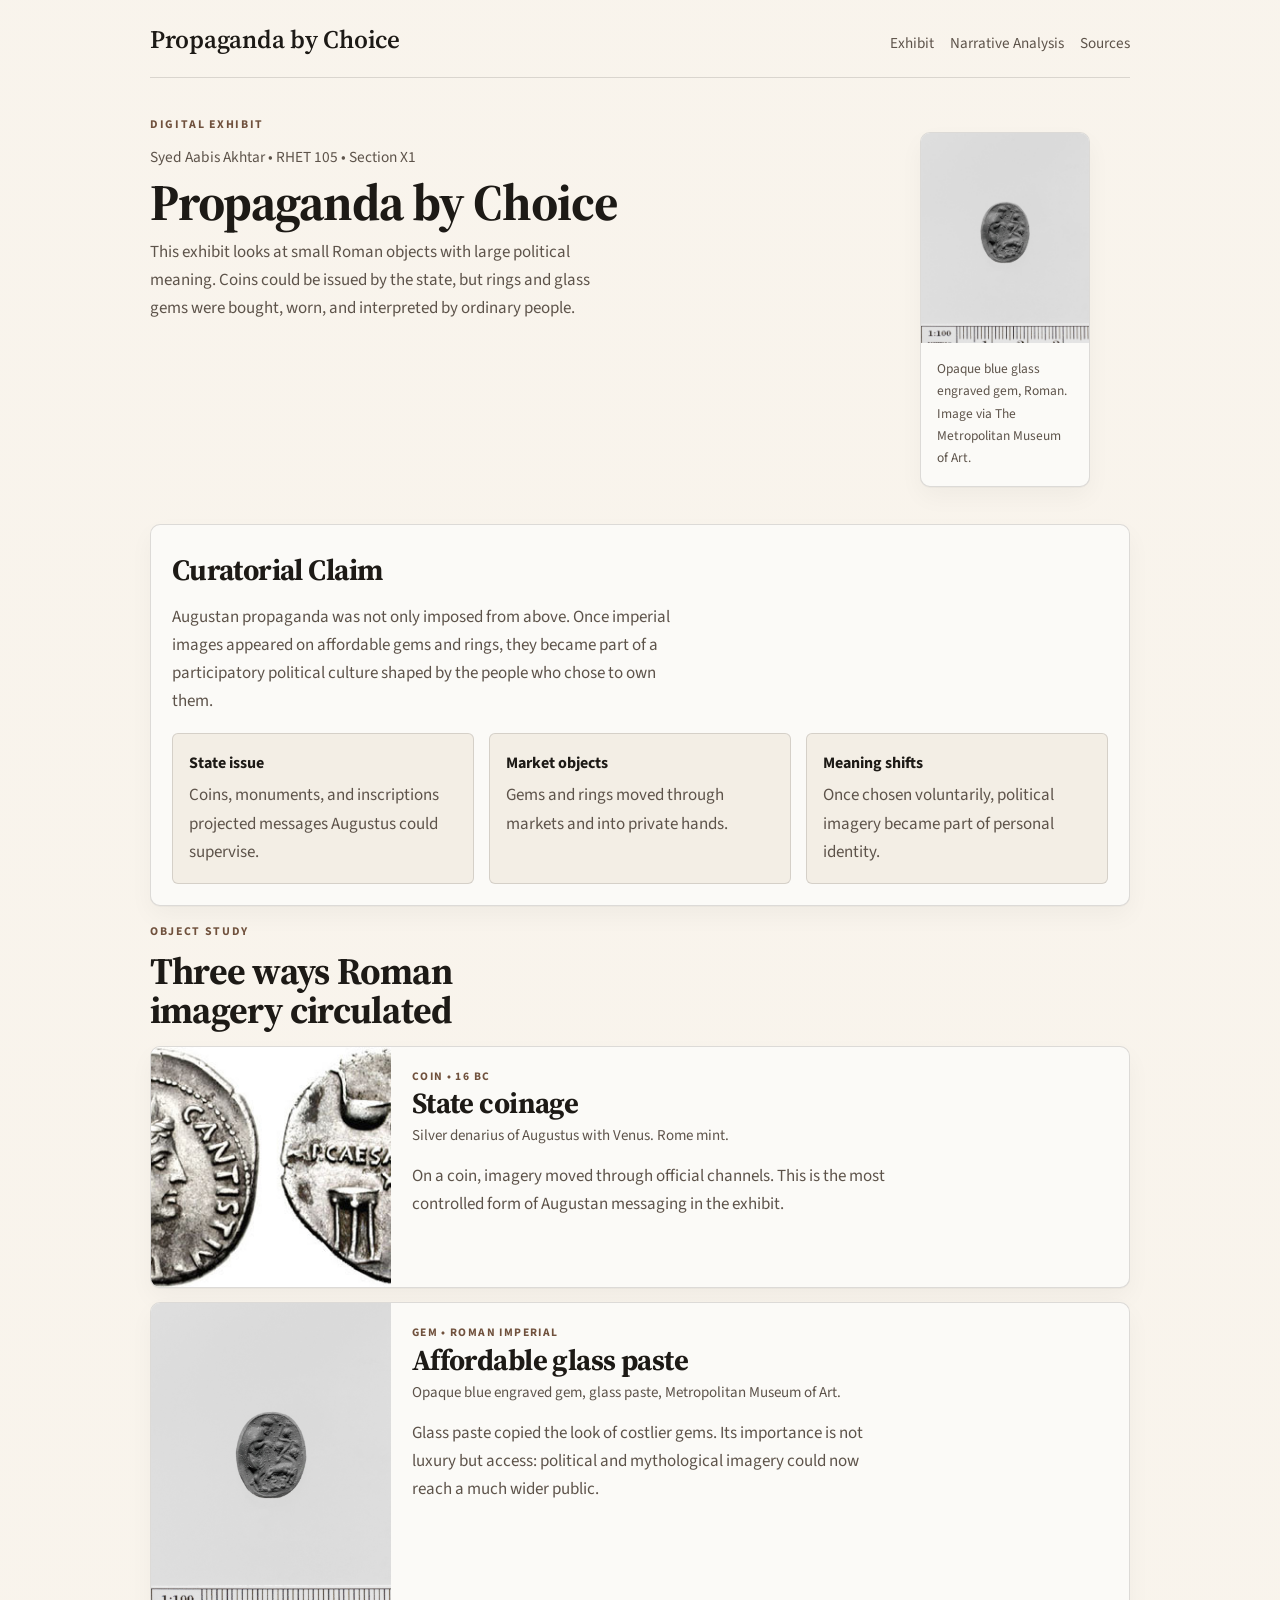
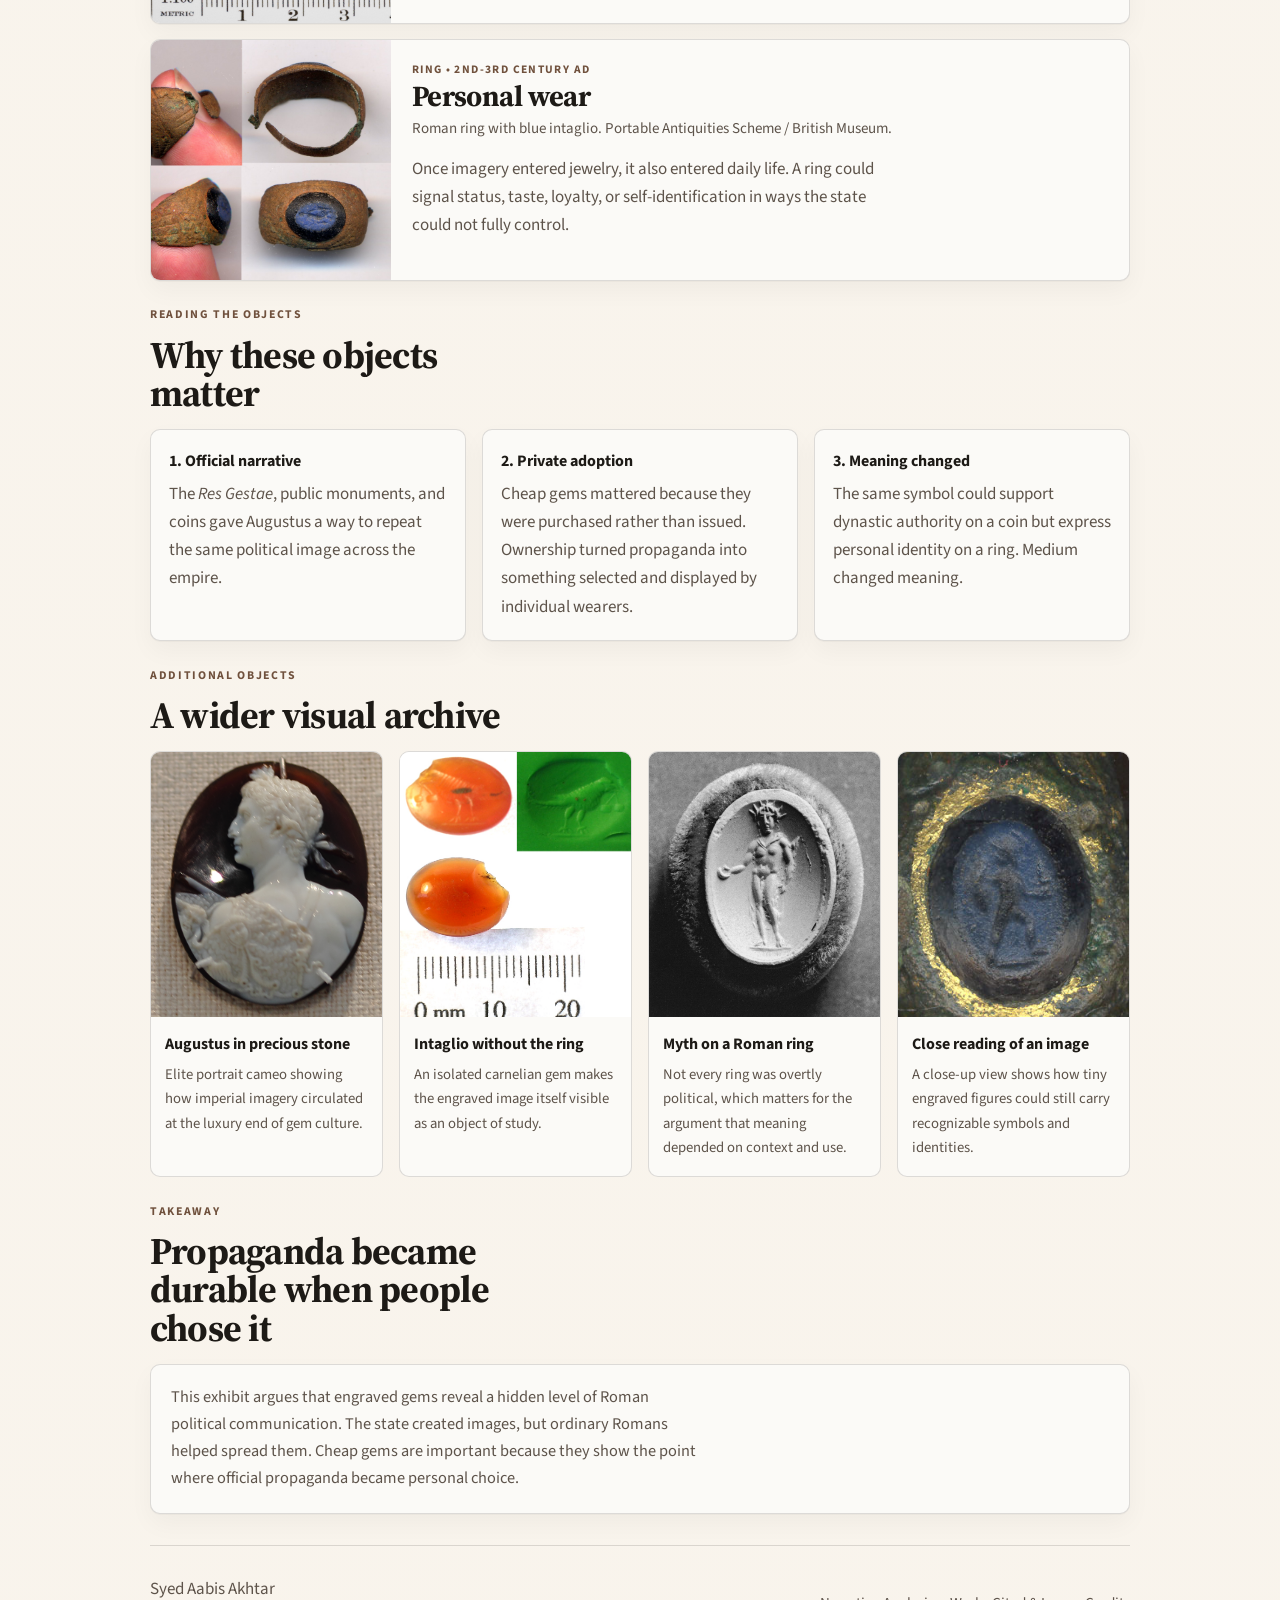
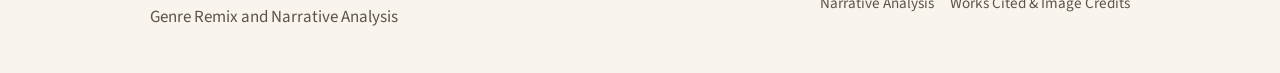
==== index.html @ 643866c2 "init" ====
<!DOCTYPE html>
<html lang="en">
<head>
  <meta charset="UTF-8">
  <meta name="viewport" content="width=device-width, initial-scale=1.0">
  <title>Propaganda by Choice | RHET 105 Genre Remix</title>
  <meta name="description" content="An interactive museum-style website arguing that Augustan propaganda on engraved gems became powerful through voluntary adoption by ordinary Romans.">
  <link rel="preconnect" href="https://fonts.googleapis.com">
  <link rel="preconnect" href="https://fonts.gstatic.com" crossorigin>
  <link href="https://fonts.googleapis.com/css2?family=Source+Sans+3:wght@400;500;600;700&family=Source+Serif+4:opsz,wght@8..60,500;8..60,600;8..60,700&display=swap" rel="stylesheet">
  <link rel="stylesheet" href="styles.css">
</head>
<body>
  <header class="site-header">
    <a class="brand" href="index.html">Propaganda by Choice</a>
    <nav class="site-nav">
      <a href="index.html">Exhibit</a>
      <a href="analysis.html">Narrative Analysis</a>
      <a href="sources.html">Sources</a>
    </nav>
  </header>

  <main>
    <section class="hero">
      <div class="hero-copy">
        <p class="eyebrow">Digital Exhibit</p>
        <p class="page-meta">Syed Aabis Akhtar • RHET 105 • Section X1</p>
        <h1>Propaganda by Choice</h1>
        <p class="lede">
          This exhibit looks at small Roman objects with large political meaning.
          Coins could be issued by the state, but rings and glass gems were bought,
          worn, and interpreted by ordinary people.
        </p>
      </div>
      <figure class="hero-figure">
        <img src="images/blue-glass-gem-met.jpg" alt="Opaque blue Roman glass engraved gem.">
        <figcaption>
          Opaque blue glass engraved gem, Roman.
          Image via The Metropolitan Museum of Art.
        </figcaption>
      </figure>
    </section>

    <section class="thesis-band">
      <div>
        <h2>Curatorial Claim</h2>
        <p>
          Augustan propaganda was not only imposed from above. Once imperial images
          appeared on affordable gems and rings, they became part of a participatory
          political culture shaped by the people who chose to own them.
        </p>
      </div>
      <div class="thesis-points">
        <article>
          <h3>State issue</h3>
          <p>Coins, monuments, and inscriptions projected messages Augustus could supervise.</p>
        </article>
        <article>
          <h3>Market objects</h3>
          <p>Gems and rings moved through markets and into private hands.</p>
        </article>
        <article>
          <h3>Meaning shifts</h3>
          <p>Once chosen voluntarily, political imagery became part of personal identity.</p>
        </article>
      </div>
    </section>

    <section class="section">
      <div class="section-heading">
        <p class="eyebrow">Object Study</p>
        <h2>Three ways Roman imagery circulated</h2>
      </div>
      <div class="object-list">
        <article class="object-entry">
          <img src="images/augustus-denarius.jpg" alt="Silver denarius of Augustus featuring Venus on one side.">
          <div class="object-copy">
            <p class="object-type">Coin • 16 BC</p>
            <h3>State coinage</h3>
            <p class="object-meta">Silver denarius of Augustus with Venus. Rome mint.</p>
            <p>
              On a coin, imagery moved through official channels. This is the most controlled
              form of Augustan messaging in the exhibit.
            </p>
          </div>
        </article>
        <article class="object-entry">
          <img src="images/blue-glass-gem-met.jpg" alt="Opaque blue Roman glass engraved gem.">
          <div class="object-copy">
            <p class="object-type">Gem • Roman Imperial</p>
            <h3>Affordable glass paste</h3>
            <p class="object-meta">Opaque blue engraved gem, glass paste, Metropolitan Museum of Art.</p>
            <p>
              Glass paste copied the look of costlier gems. Its importance is not luxury but access:
              political and mythological imagery could now reach a much wider public.
            </p>
          </div>
        </article>
        <article class="object-entry">
          <img src="images/roman-ring-blue-intaglio.jpg" alt="Roman ring with a blue intaglio stone.">
          <div class="object-copy">
            <p class="object-type">Ring • 2nd-3rd century AD</p>
            <h3>Personal wear</h3>
            <p class="object-meta">Roman ring with blue intaglio. Portable Antiquities Scheme / British Museum.</p>
            <p>
              Once imagery entered jewelry, it also entered daily life. A ring could signal status,
              taste, loyalty, or self-identification in ways the state could not fully control.
            </p>
          </div>
        </article>
      </div>
    </section>

    <section class="section notes-section" id="gallery">
      <div class="section-heading">
        <p class="eyebrow">Reading the Objects</p>
        <h2>Why these objects matter</h2>
      </div>
      <div class="note-grid">
        <article class="note-card">
          <h3>1. Official narrative</h3>
          <p>
            The <em>Res Gestae</em>, public monuments, and coins gave Augustus a way to repeat
            the same political image across the empire.
          </p>
        </article>
        <article class="note-card">
          <h3>2. Private adoption</h3>
          <p>
            Cheap gems mattered because they were purchased rather than issued. Ownership turned
            propaganda into something selected and displayed by individual wearers.
          </p>
        </article>
        <article class="note-card">
          <h3>3. Meaning changed</h3>
          <p>
            The same symbol could support dynastic authority on a coin but express personal identity
            on a ring. Medium changed meaning.
          </p>
        </article>
      </div>
    </section>

    <section class="section">
      <div class="section-heading">
        <p class="eyebrow">Additional Objects</p>
        <h2>A wider visual archive</h2>
      </div>
      <div class="archive-grid">
        <article class="archive-card">
          <img src="images/augustus-sardonyx-cameo.jpg" alt="Sardonyx cameo portrait of Augustus.">
          <h3>Augustus in precious stone</h3>
          <p>Elite portrait cameo showing how imperial imagery circulated at the luxury end of gem culture.</p>
        </article>
        <article class="archive-card">
          <img src="images/carnelian-intaglio.jpg" alt="Carnelian Roman intaglio removed from a finger ring.">
          <h3>Intaglio without the ring</h3>
          <p>An isolated carnelian gem makes the engraved image itself visible as an object of study.</p>
        </article>
        <article class="archive-card">
          <img src="images/walters-helios-ring.jpg" alt="Roman ring with intaglio of the sun-god Helios.">
          <h3>Myth on a Roman ring</h3>
          <p>Not every ring was overtly political, which matters for the argument that meaning depended on context and use.</p>
        </article>
        <article class="archive-card">
          <img src="images/mars-ring-closeup.jpg" alt="Close-up of a Roman ring intaglio depicting Mars.">
          <h3>Close reading of an image</h3>
          <p>A close-up view shows how tiny engraved figures could still carry recognizable symbols and identities.</p>
        </article>
      </div>
    </section>

    <section class="section argument-panel">
      <div class="section-heading">
        <p class="eyebrow">Takeaway</p>
        <h2>Propaganda became durable when people chose it</h2>
      </div>
      <div class="takeaway-box">
        <p>
          This exhibit argues that engraved gems reveal a hidden level of Roman political communication.
          The state created images, but ordinary Romans helped spread them. Cheap gems are important
          because they show the point where official propaganda became personal choice.
        </p>
      </div>
    </section>
  </main>

  <footer class="site-footer">
    <div>
      <p>Syed Aabis Akhtar</p>
      <p>Genre Remix and Narrative Analysis</p>
    </div>
    <div>
      <a href="analysis.html">Narrative Analysis</a>
      <a href="sources.html">Works Cited & Image Credits</a>
    </div>
  </footer>

</body>
</html>
---- styles.css ----
:root {
  --paper: #fbfaf7;
  --paper-2: #f3eee5;
  --ink: #1d1a16;
  --muted: #5d534a;
  --line: rgba(29, 26, 22, 0.14);
  --accent: #70513d;
  --radius: 10px;
  --shadow-soft: 0 1px 0 rgba(29, 26, 22, 0.03), 0 10px 24px rgba(29, 26, 22, 0.04);
}

* {
  box-sizing: border-box;
}

html {
  scroll-behavior: smooth;
}

body {
  margin: 0;
  font-family: "Source Sans 3", sans-serif;
  color: var(--ink);
  background:
    linear-gradient(180deg, rgba(255, 252, 247, 0.55), rgba(255, 252, 247, 0.55)),
    #f1eadf;
  line-height: 1.66;
  font-size: 17px;
}

img {
  display: block;
  width: 100%;
}

a {
  color: inherit;
}

.site-header,
.site-footer,
main {
  width: min(980px, calc(100vw - 2.5rem));
  margin: 0 auto;
}

.site-header {
  display: flex;
  align-items: baseline;
  justify-content: space-between;
  gap: 1rem;
  padding: 1.2rem 0 1rem;
  border-bottom: 1px solid var(--line);
}

.brand,
.site-nav a,
.site-footer a {
  text-decoration: none;
}

.brand {
  font-family: "Source Serif 4", serif;
  font-size: 1.58rem;
  font-weight: 600;
  letter-spacing: -0.01em;
}

.site-nav {
  display: flex;
  gap: 1rem;
  flex-wrap: wrap;
}

.site-nav a,
.site-footer a {
  color: var(--muted);
  font-size: 0.95rem;
  transition: color 140ms ease;
}

.site-nav a:hover,
.site-footer a:hover {
  color: var(--ink);
}

.hero,
.page-hero {
  padding: 2.3rem 0 1.25rem;
}

.hero {
  display: grid;
  grid-template-columns: minmax(0, 1fr) 250px;
  gap: 1.75rem;
  align-items: start;
}

.hero-copy h1,
.page-hero h1,
.section-heading h2,
.object-copy h3,
.thesis-band h2 {
  font-family: "Source Serif 4", serif;
  letter-spacing: -0.02em;
  margin: 0;
}

.hero-copy h1,
.page-hero h1 {
  font-size: clamp(2.4rem, 4vw, 3.35rem);
  line-height: 0.94;
  margin-bottom: 0.7rem;
}

.eyebrow {
  margin: 0 0 0.65rem;
  text-transform: uppercase;
  letter-spacing: 0.14em;
  font-size: 0.74rem;
  color: var(--accent);
  font-weight: 700;
}

.page-meta {
  margin: 0 0 0.5rem;
  color: var(--muted);
  font-size: 0.96rem;
}

.lede {
  margin: 0;
  max-width: 60ch;
  font-size: 1.06rem;
  color: var(--muted);
}

.hero-figure,
.thesis-band,
.analysis-card,
.source-panel,
.object-entry,
.note-card,
.takeaway-box {
  background: var(--paper);
  border: 1px solid var(--line);
  border-radius: var(--radius);
  box-shadow: var(--shadow-soft);
}

.hero-figure {
  overflow: hidden;
}

.hero-figure img {
  aspect-ratio: 4 / 5;
  object-fit: cover;
  background: var(--paper-2);
}

.hero-figure figcaption {
  margin: 0;
  padding: 0.95rem 1rem 1rem;
  font-size: 0.84rem;
  color: var(--muted);
}

.section {
  padding: 1rem 0 0.55rem;
}

.section-heading {
  margin-bottom: 1rem;
}

.section-heading h2 {
  font-size: clamp(1.7rem, 3vw, 2.35rem);
  line-height: 1.03;
  max-width: 18ch;
}

.two-column,
.analysis-grid,
.sources-layout,
.thesis-points,
.note-grid,
.object-list,
.archive-grid {
  display: grid;
  gap: 1rem;
}

.two-column {
  grid-template-columns: repeat(2, minmax(0, 1fr));
}

.thesis-band {
  padding: 1.25rem 1.3rem 1.35rem;
}

.thesis-band h2 {
  font-size: 1.85rem;
  margin-bottom: 0.55rem;
}

.thesis-band > div:first-child p {
  margin: 0;
  color: var(--muted);
  max-width: 64ch;
}

.thesis-points {
  grid-template-columns: repeat(3, minmax(0, 1fr));
  margin-top: 1.1rem;
  gap: 0.9rem;
}

.thesis-points article {
  padding: 1rem 1rem 1.05rem;
  background: var(--paper-2);
  border: 1px solid var(--line);
  border-radius: 6px;
}

.thesis-points h3,
.note-card h3,
.analysis-card h2,
.source-panel h2 {
  margin: 0 0 0.3rem;
  font-size: 1rem;
}

.thesis-points p,
.note-card p,
.analysis-card p,
.source-panel li,
.two-column p,
.takeaway-box p {
  margin: 0;
  color: var(--muted);
}

.object-list {
  gap: 0.9rem;
}

.archive-grid {
  grid-template-columns: repeat(4, minmax(0, 1fr));
}

.archive-card {
  overflow: hidden;
  background: var(--paper);
  border: 1px solid var(--line);
  border-radius: var(--radius);
}

.archive-card img {
  aspect-ratio: 4 / 4.6;
  object-fit: cover;
  background: var(--paper-2);
}

.archive-card h3,
.archive-card p {
  margin-left: 0.9rem;
  margin-right: 0.9rem;
}

.archive-card h3 {
  margin-top: 0.85rem;
  margin-bottom: 0.35rem;
  font-size: 1rem;
}

.archive-card p {
  margin-top: 0;
  margin-bottom: 0.95rem;
  color: var(--muted);
  font-size: 0.92rem;
}

.object-entry {
  display: grid;
  grid-template-columns: 240px 1fr;
  overflow: hidden;
}

.object-entry img {
  height: 100%;
  min-height: 240px;
  object-fit: cover;
  background: var(--paper-2);
}

.object-copy {
  padding: 1.25rem 1.3rem 1.3rem;
}

.object-type {
  margin: 0 0 0.2rem;
  text-transform: uppercase;
  letter-spacing: 0.12em;
  font-size: 0.72rem;
  color: var(--accent);
  font-weight: 700;
}

.object-copy h3 {
  font-size: 1.82rem;
  line-height: 1.02;
  margin-bottom: 0.35rem;
}

.object-meta {
  margin: 0 0 0.8rem;
  color: var(--muted);
  font-size: 0.94rem;
}

.object-copy p:last-child {
  margin: 0;
  color: var(--muted);
  max-width: 60ch;
}

.note-grid {
  grid-template-columns: repeat(3, minmax(0, 1fr));
}

.note-card {
  padding: 1.15rem 1.1rem 1.2rem;
}

.takeaway-box {
  padding: 1.2rem 1.25rem 1.3rem;
}

.takeaway-box p {
  font-size: 1.02rem;
  max-width: 66ch;
}

.interior-page {
  padding-bottom: 1rem;
}

.analysis-grid {
  grid-template-columns: repeat(2, minmax(0, 1fr));
}

.analysis-card,
.source-panel {
  padding: 1.2rem 1.25rem 1.3rem;
}

.source-panel ul {
  margin: 0;
  padding-left: 1.2rem;
}

.source-list li + li {
  margin-top: 0.9rem;
}

.site-footer {
  display: flex;
  align-items: center;
  justify-content: space-between;
  gap: 1rem;
  padding: 1.8rem 0 2.6rem;
  margin-top: 1.4rem;
  border-top: 1px solid var(--line);
}

.site-footer p {
  margin: 0;
  color: var(--muted);
}

.site-footer div:last-child {
  display: flex;
  gap: 1rem;
  flex-wrap: wrap;
}

@media (max-width: 960px) {
  .hero,
  .two-column,
  .analysis-grid,
  .sources-layout,
  .note-grid,
  .object-entry,
  .thesis-points,
  .archive-grid {
    grid-template-columns: 1fr;
  }

  .hero {
    grid-template-columns: 1fr;
  }

  .hero-figure {
    max-width: 300px;
  }
}

@media (max-width: 640px) {
  .site-header,
  .site-footer,
  main {
    width: min(100vw - 1.1rem, 960px);
  }

  .site-header {
    align-items: flex-start;
    flex-direction: column;
    gap: 0.5rem;
  }

  .hero-copy h1,
  .page-hero h1 {
    font-size: clamp(2rem, 10vw, 2.7rem);
  }

  .object-entry img {
    min-height: 200px;
  }

  .site-footer {
    flex-direction: column;
    align-items: flex-start;
  }
}
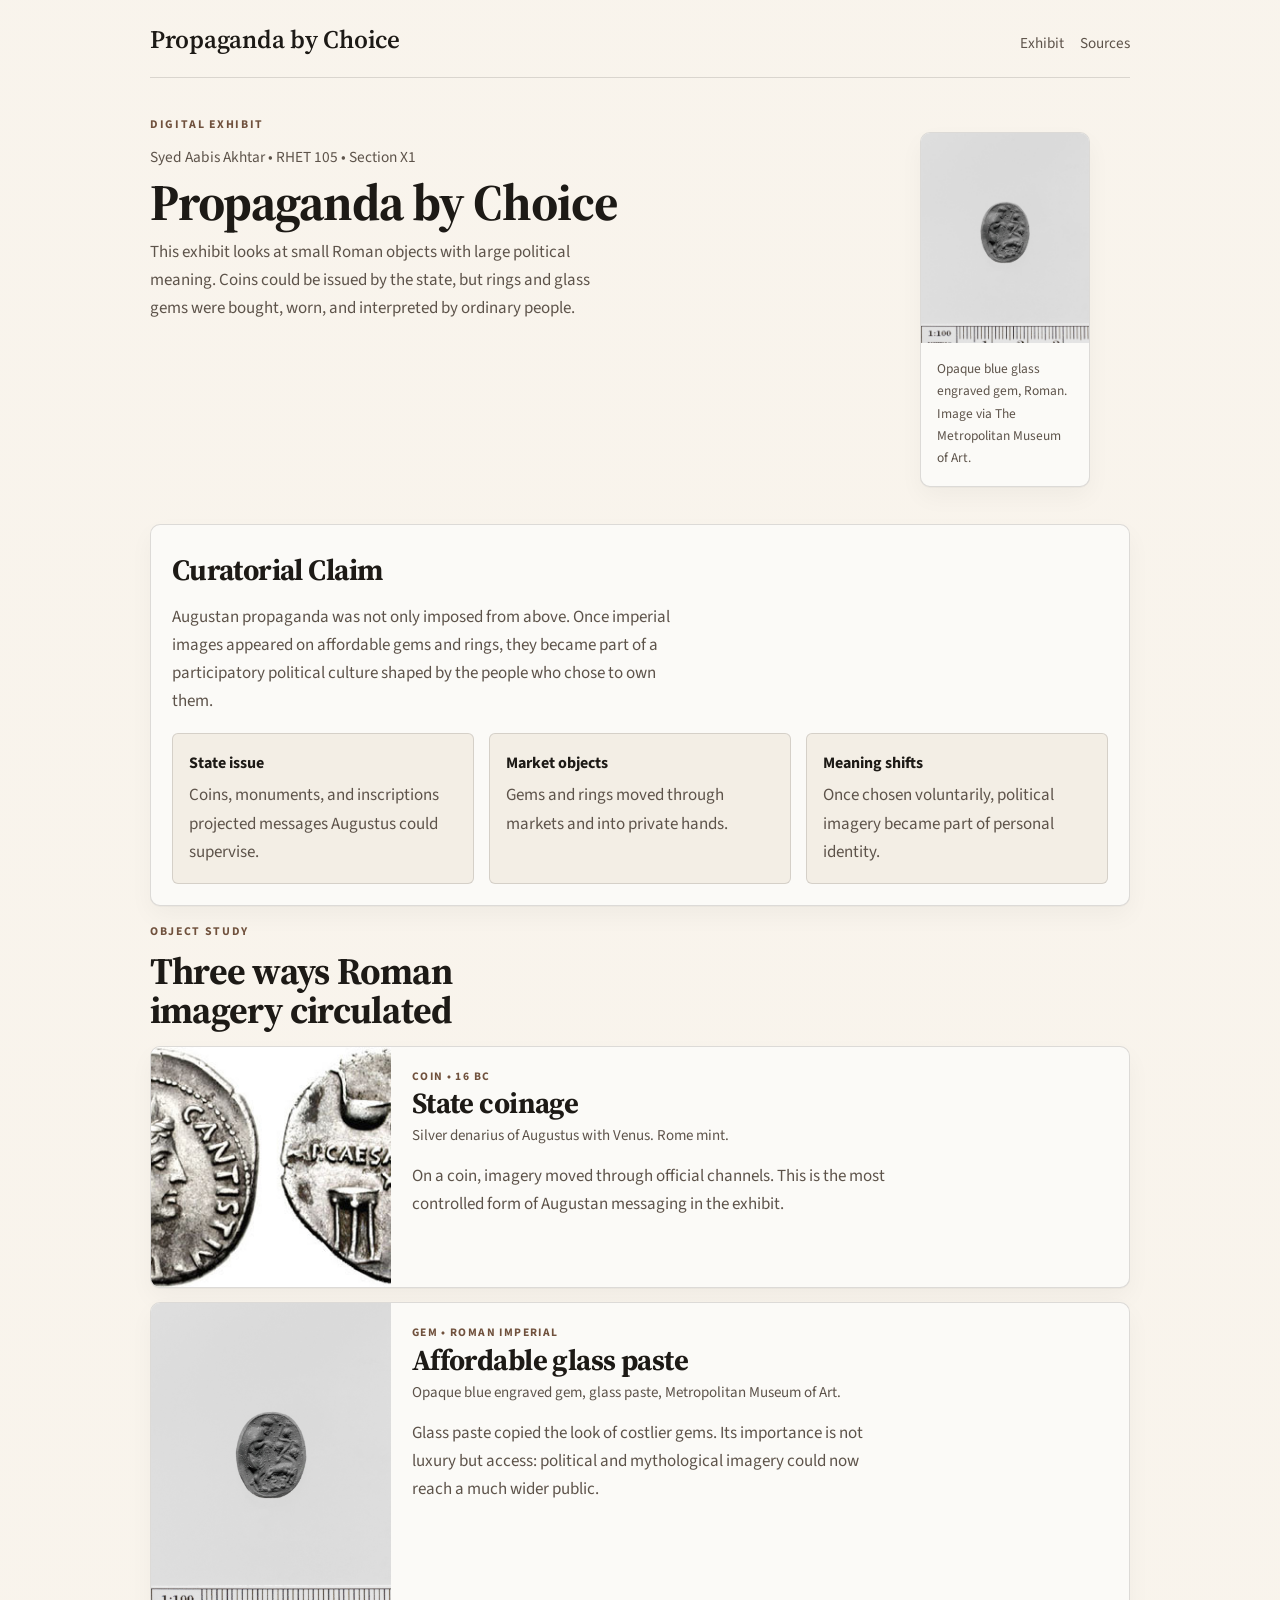
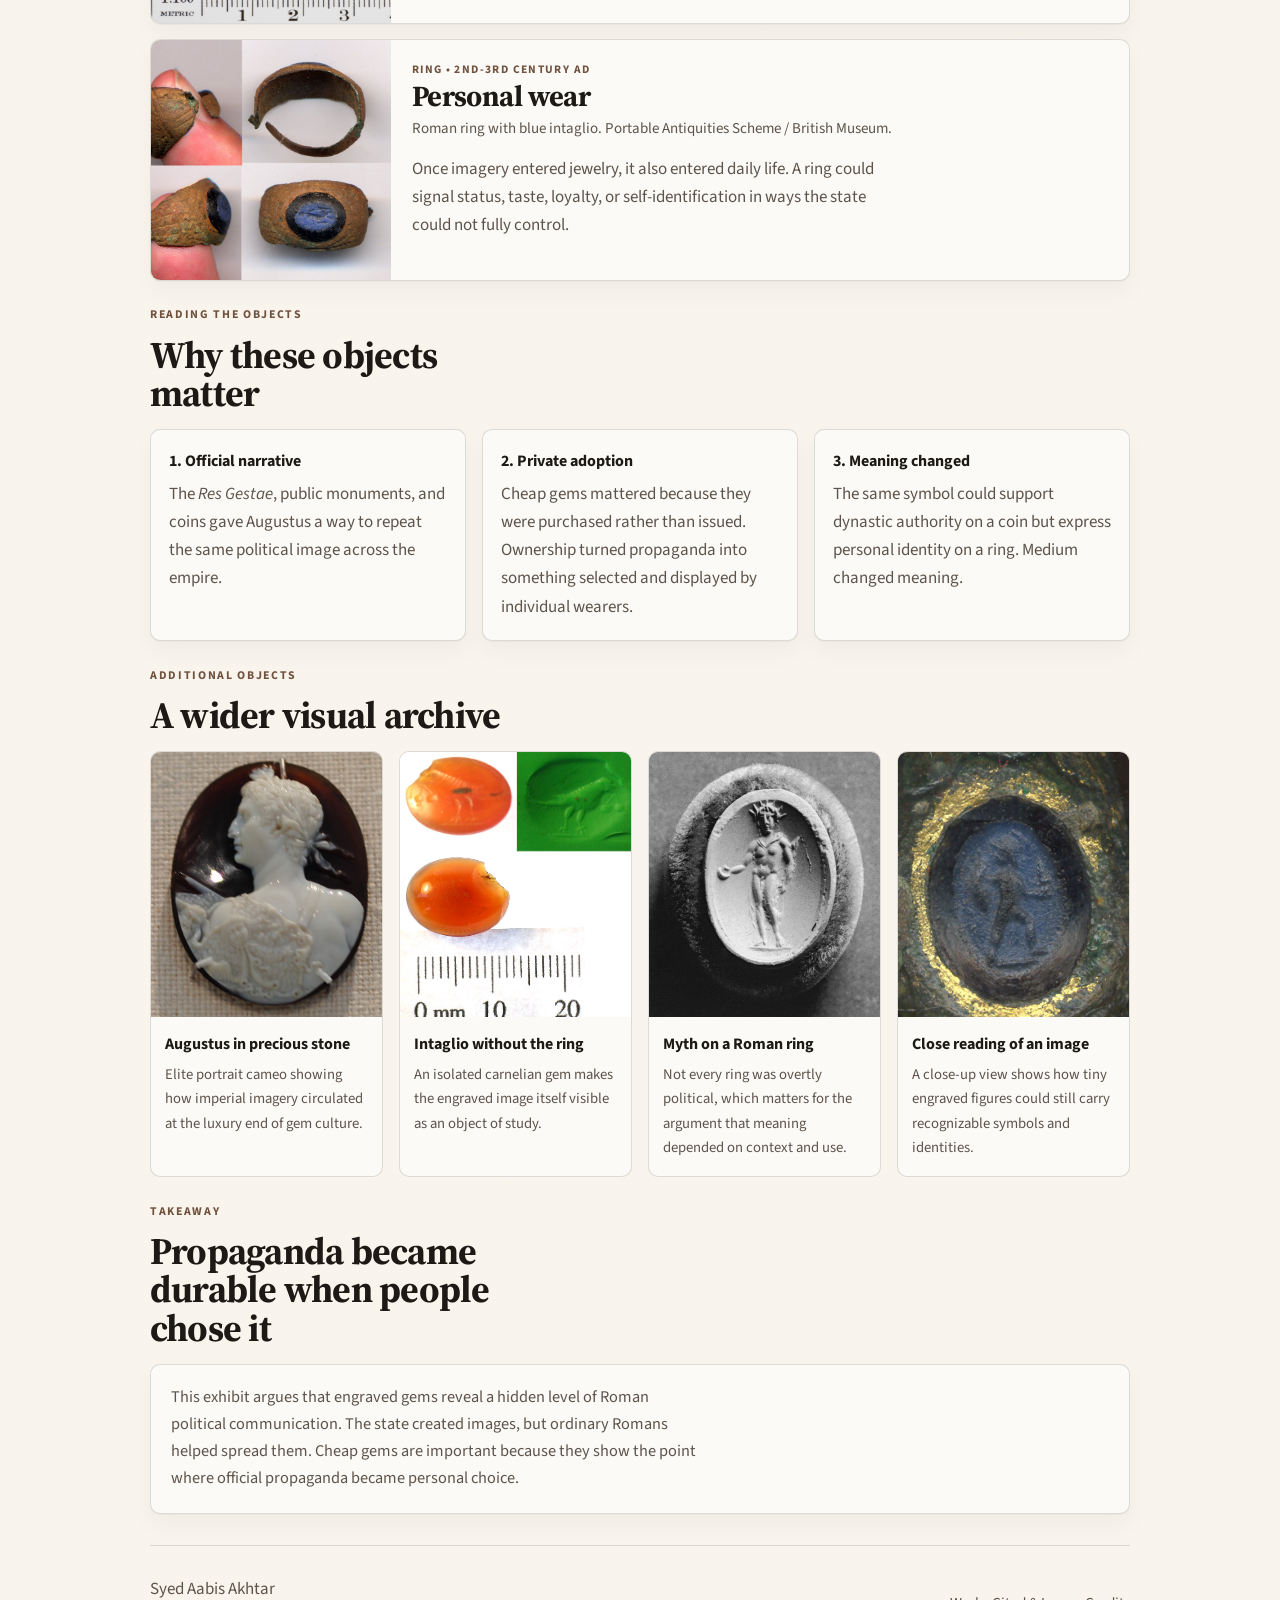
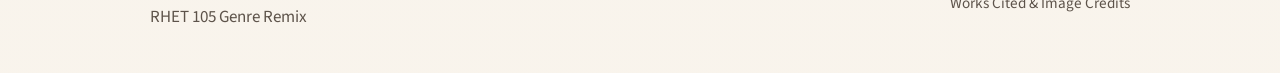
==== commit 945a7085: "add: cname" ====
--- a/index.html
+++ b/index.html
@@ -15,7 +15,6 @@
     <a class="brand" href="index.html">Propaganda by Choice</a>
     <nav class="site-nav">
       <a href="index.html">Exhibit</a>
-      <a href="analysis.html">Narrative Analysis</a>
       <a href="sources.html">Sources</a>
     </nav>
   </header>
@@ -188,10 +187,9 @@
   <footer class="site-footer">
     <div>
       <p>Syed Aabis Akhtar</p>
-      <p>Genre Remix and Narrative Analysis</p>
+      <p>RHET 105 Genre Remix</p>
     </div>
     <div>
-      <a href="analysis.html">Narrative Analysis</a>
       <a href="sources.html">Works Cited & Image Credits</a>
     </div>
   </footer>
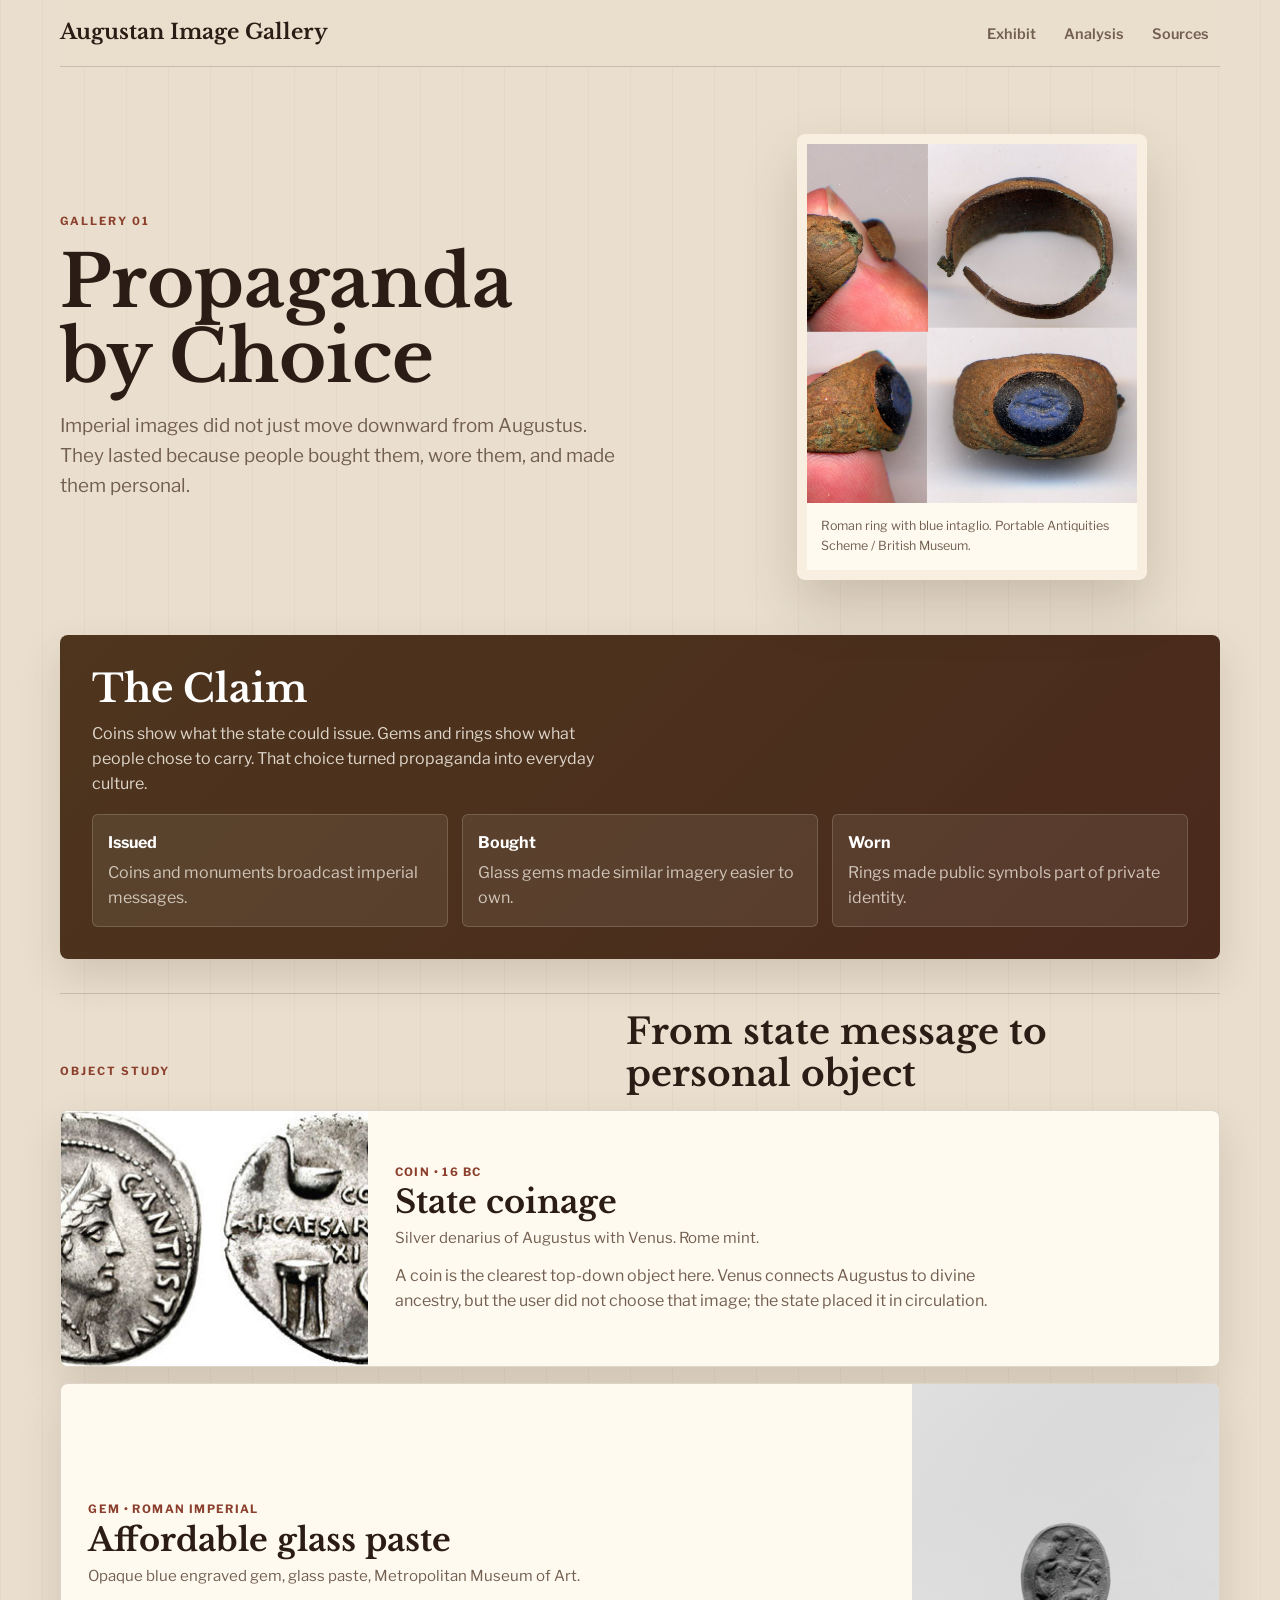
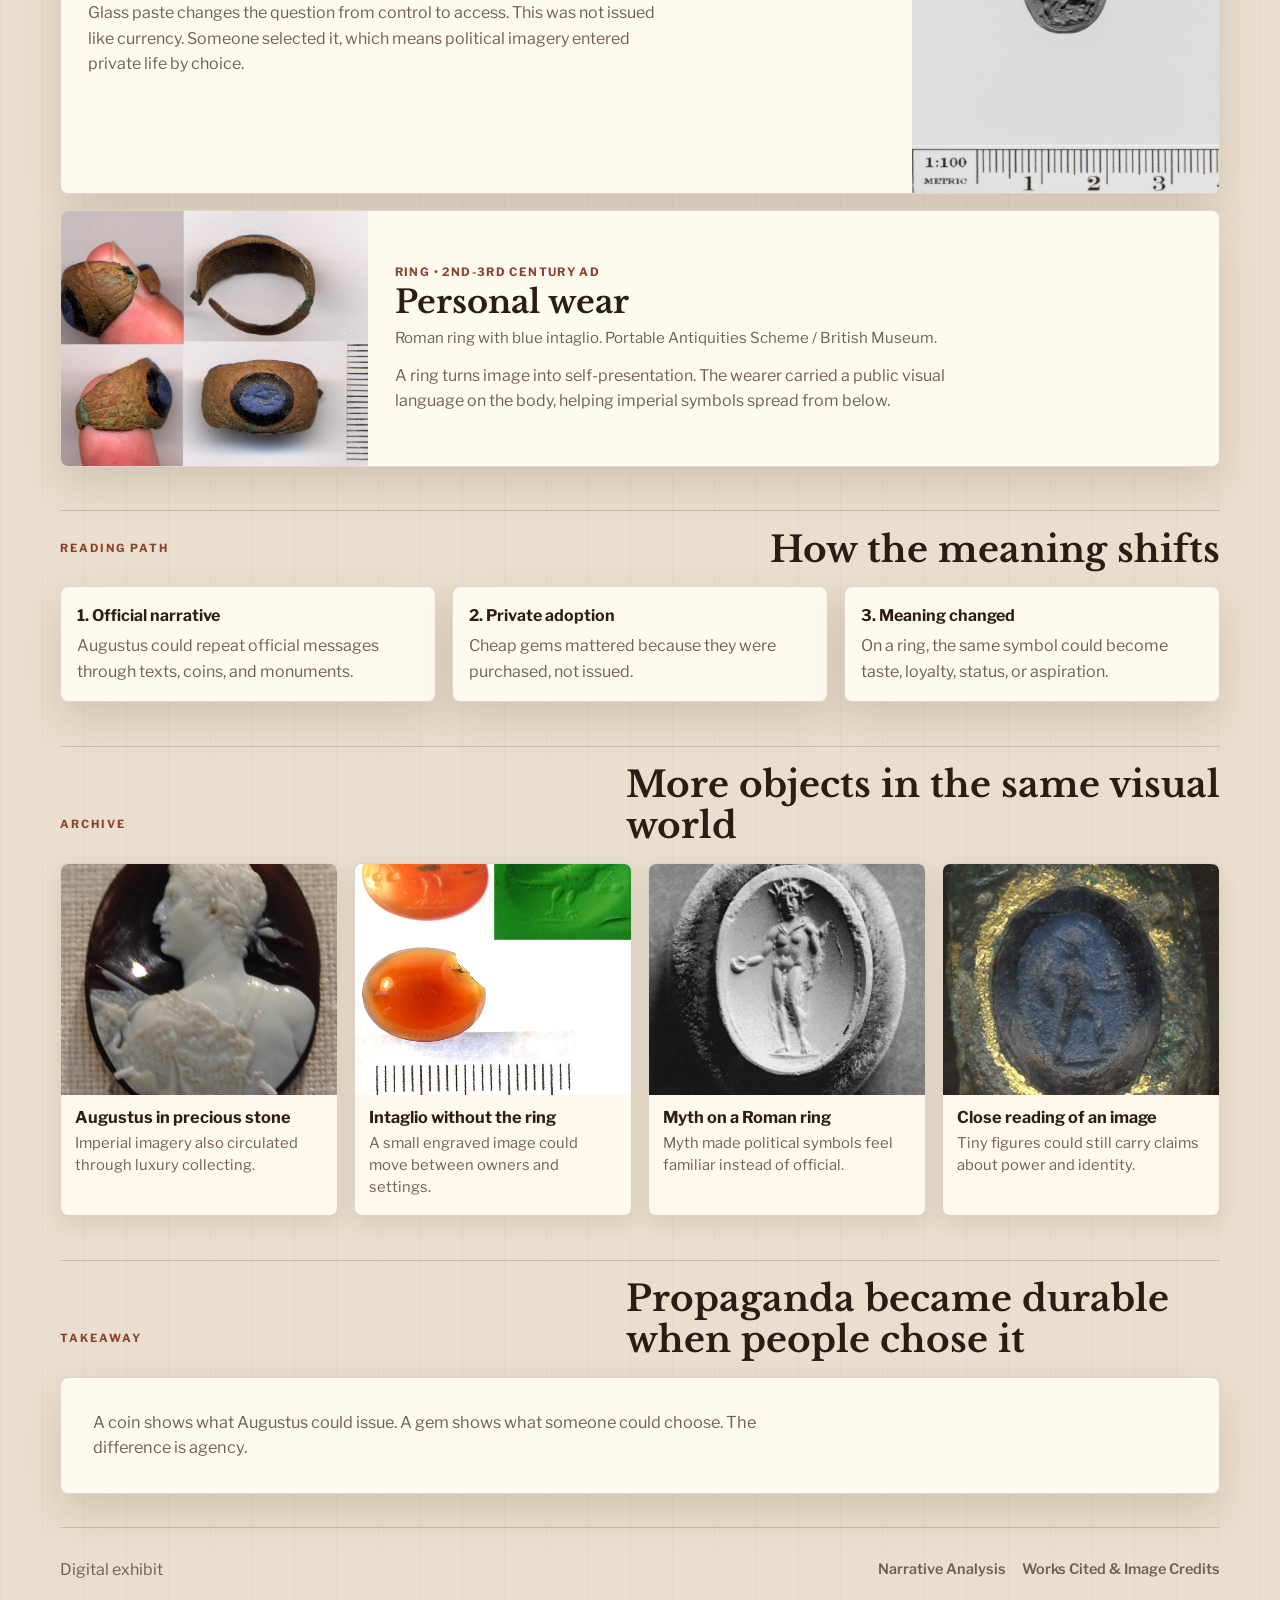
==== commit 6183e735: "update: site" ====
--- a/index.html
+++ b/index.html
@@ -7,14 +7,15 @@
   <meta name="description" content="An interactive museum-style website arguing that Augustan propaganda on engraved gems became powerful through voluntary adoption by ordinary Romans.">
   <link rel="preconnect" href="https://fonts.googleapis.com">
   <link rel="preconnect" href="https://fonts.gstatic.com" crossorigin>
-  <link href="https://fonts.googleapis.com/css2?family=Source+Sans+3:wght@400;500;600;700&family=Source+Serif+4:opsz,wght@8..60,500;8..60,600;8..60,700&display=swap" rel="stylesheet">
+  <link href="https://fonts.googleapis.com/css2?family=Libre+Baskerville:wght@400;700&family=Libre+Franklin:wght@400;500;600;700&display=swap" rel="stylesheet">
   <link rel="stylesheet" href="styles.css">
 </head>
 <body>
   <header class="site-header">
-    <a class="brand" href="index.html">Propaganda by Choice</a>
+    <a class="brand" href="index.html">Augustan Image Gallery</a>
     <nav class="site-nav">
       <a href="index.html">Exhibit</a>
+      <a href="analysis.html">Analysis</a>
       <a href="sources.html">Sources</a>
     </nav>
   </header>
@@ -22,45 +23,42 @@
   <main>
     <section class="hero">
       <div class="hero-copy">
-        <p class="eyebrow">Digital Exhibit</p>
-        <p class="page-meta">Syed Aabis Akhtar • RHET 105 • Section X1</p>
+        <p class="eyebrow">Gallery 01</p>
         <h1>Propaganda by Choice</h1>
         <p class="lede">
-          This exhibit looks at small Roman objects with large political meaning.
-          Coins could be issued by the state, but rings and glass gems were bought,
-          worn, and interpreted by ordinary people.
+          Imperial images did not just move downward from Augustus. They lasted
+          because people bought them, wore them, and made them personal.
         </p>
       </div>
       <figure class="hero-figure">
-        <img src="images/blue-glass-gem-met.jpg" alt="Opaque blue Roman glass engraved gem.">
+        <img src="images/roman-ring-blue-intaglio.jpg" alt="Roman ring with a blue intaglio stone.">
         <figcaption>
-          Opaque blue glass engraved gem, Roman.
-          Image via The Metropolitan Museum of Art.
+          Roman ring with blue intaglio.
+          Portable Antiquities Scheme / British Museum.
         </figcaption>
       </figure>
     </section>
 
     <section class="thesis-band">
       <div>
-        <h2>Curatorial Claim</h2>
+        <h2>The Claim</h2>
         <p>
-          Augustan propaganda was not only imposed from above. Once imperial images
-          appeared on affordable gems and rings, they became part of a participatory
-          political culture shaped by the people who chose to own them.
+          Coins show what the state could issue. Gems and rings show what people
+          chose to carry. That choice turned propaganda into everyday culture.
         </p>
       </div>
       <div class="thesis-points">
         <article>
-          <h3>State issue</h3>
-          <p>Coins, monuments, and inscriptions projected messages Augustus could supervise.</p>
+          <h3>Issued</h3>
+          <p>Coins and monuments broadcast imperial messages.</p>
         </article>
         <article>
-          <h3>Market objects</h3>
-          <p>Gems and rings moved through markets and into private hands.</p>
+          <h3>Bought</h3>
+          <p>Glass gems made similar imagery easier to own.</p>
         </article>
         <article>
-          <h3>Meaning shifts</h3>
-          <p>Once chosen voluntarily, political imagery became part of personal identity.</p>
+          <h3>Worn</h3>
+          <p>Rings made public symbols part of private identity.</p>
         </article>
       </div>
     </section>
@@ -68,7 +66,7 @@
     <section class="section">
       <div class="section-heading">
         <p class="eyebrow">Object Study</p>
-        <h2>Three ways Roman imagery circulated</h2>
+        <h2>From state message to personal object</h2>
       </div>
       <div class="object-list">
         <article class="object-entry">
@@ -78,8 +76,8 @@
             <h3>State coinage</h3>
             <p class="object-meta">Silver denarius of Augustus with Venus. Rome mint.</p>
             <p>
-              On a coin, imagery moved through official channels. This is the most controlled
-              form of Augustan messaging in the exhibit.
+              A coin is the clearest top-down object here. Venus connects Augustus to divine
+              ancestry, but the user did not choose that image; the state placed it in circulation.
             </p>
           </div>
         </article>
@@ -90,8 +88,8 @@
             <h3>Affordable glass paste</h3>
             <p class="object-meta">Opaque blue engraved gem, glass paste, Metropolitan Museum of Art.</p>
             <p>
-              Glass paste copied the look of costlier gems. Its importance is not luxury but access:
-              political and mythological imagery could now reach a much wider public.
+              Glass paste changes the question from control to access. This was not issued like
+              currency. Someone selected it, which means political imagery entered private life by choice.
             </p>
           </div>
         </article>
@@ -102,8 +100,8 @@
             <h3>Personal wear</h3>
             <p class="object-meta">Roman ring with blue intaglio. Portable Antiquities Scheme / British Museum.</p>
             <p>
-              Once imagery entered jewelry, it also entered daily life. A ring could signal status,
-              taste, loyalty, or self-identification in ways the state could not fully control.
+              A ring turns image into self-presentation. The wearer carried a public visual language
+              on the body, helping imperial symbols spread from below.
             </p>
           </div>
         </article>
@@ -112,29 +110,26 @@
 
     <section class="section notes-section" id="gallery">
       <div class="section-heading">
-        <p class="eyebrow">Reading the Objects</p>
-        <h2>Why these objects matter</h2>
+        <p class="eyebrow">Reading Path</p>
+        <h2>How the meaning shifts</h2>
       </div>
       <div class="note-grid">
         <article class="note-card">
           <h3>1. Official narrative</h3>
           <p>
-            The <em>Res Gestae</em>, public monuments, and coins gave Augustus a way to repeat
-            the same political image across the empire.
+            Augustus could repeat official messages through texts, coins, and monuments.
           </p>
         </article>
         <article class="note-card">
           <h3>2. Private adoption</h3>
           <p>
-            Cheap gems mattered because they were purchased rather than issued. Ownership turned
-            propaganda into something selected and displayed by individual wearers.
+            Cheap gems mattered because they were purchased, not issued.
           </p>
         </article>
         <article class="note-card">
           <h3>3. Meaning changed</h3>
           <p>
-            The same symbol could support dynastic authority on a coin but express personal identity
-            on a ring. Medium changed meaning.
+            On a ring, the same symbol could become taste, loyalty, status, or aspiration.
           </p>
         </article>
       </div>
@@ -142,29 +137,29 @@
 
     <section class="section">
       <div class="section-heading">
-        <p class="eyebrow">Additional Objects</p>
-        <h2>A wider visual archive</h2>
+        <p class="eyebrow">Archive</p>
+        <h2>More objects in the same visual world</h2>
       </div>
       <div class="archive-grid">
         <article class="archive-card">
           <img src="images/augustus-sardonyx-cameo.jpg" alt="Sardonyx cameo portrait of Augustus.">
           <h3>Augustus in precious stone</h3>
-          <p>Elite portrait cameo showing how imperial imagery circulated at the luxury end of gem culture.</p>
+          <p>Imperial imagery also circulated through luxury collecting.</p>
         </article>
         <article class="archive-card">
           <img src="images/carnelian-intaglio.jpg" alt="Carnelian Roman intaglio removed from a finger ring.">
           <h3>Intaglio without the ring</h3>
-          <p>An isolated carnelian gem makes the engraved image itself visible as an object of study.</p>
+          <p>A small engraved image could move between owners and settings.</p>
         </article>
         <article class="archive-card">
           <img src="images/walters-helios-ring.jpg" alt="Roman ring with intaglio of the sun-god Helios.">
           <h3>Myth on a Roman ring</h3>
-          <p>Not every ring was overtly political, which matters for the argument that meaning depended on context and use.</p>
+          <p>Myth made political symbols feel familiar instead of official.</p>
         </article>
         <article class="archive-card">
           <img src="images/mars-ring-closeup.jpg" alt="Close-up of a Roman ring intaglio depicting Mars.">
           <h3>Close reading of an image</h3>
-          <p>A close-up view shows how tiny engraved figures could still carry recognizable symbols and identities.</p>
+          <p>Tiny figures could still carry claims about power and identity.</p>
         </article>
       </div>
     </section>
@@ -176,9 +171,8 @@
       </div>
       <div class="takeaway-box">
         <p>
-          This exhibit argues that engraved gems reveal a hidden level of Roman political communication.
-          The state created images, but ordinary Romans helped spread them. Cheap gems are important
-          because they show the point where official propaganda became personal choice.
+          A coin shows what Augustus could issue. A gem shows what someone could choose.
+          The difference is agency.
         </p>
       </div>
     </section>
@@ -186,10 +180,10 @@
 
   <footer class="site-footer">
     <div>
-      <p>Syed Aabis Akhtar</p>
-      <p>RHET 105 Genre Remix</p>
+      <p>Digital exhibit</p>
     </div>
     <div>
+      <a href="analysis.html">Narrative Analysis</a>
       <a href="sources.html">Works Cited & Image Credits</a>
     </div>
   </footer>
--- a/styles.css
+++ b/styles.css
@@ -1,12 +1,16 @@
 :root {
-  --paper: #fbfaf7;
-  --paper-2: #f3eee5;
-  --ink: #1d1a16;
-  --muted: #5d534a;
-  --line: rgba(29, 26, 22, 0.14);
-  --accent: #70513d;
-  --radius: 10px;
-  --shadow-soft: 0 1px 0 rgba(29, 26, 22, 0.03), 0 10px 24px rgba(29, 26, 22, 0.04);
+  --paper: #fffaf0;
+  --paper-2: #efe2cf;
+  --surface: #eadfce;
+  --ink: #2b1d15;
+  --muted: #725f50;
+  --line: rgba(67, 43, 29, 0.18);
+  --accent: #8b3f2c;
+  --accent-2: #5f3a25;
+  --gold: #b8893d;
+  --radius: 8px;
+  --shadow-soft: 0 18px 42px rgba(56, 34, 20, 0.14);
+  --shadow-tight: 0 8px 22px rgba(56, 34, 20, 0.11);
 }
 
 * {
@@ -19,13 +23,14 @@
 
 body {
   margin: 0;
-  font-family: "Source Sans 3", sans-serif;
+  font-family: "Libre Franklin", sans-serif;
   color: var(--ink);
   background:
-    linear-gradient(180deg, rgba(255, 252, 247, 0.55), rgba(255, 252, 247, 0.55)),
-    #f1eadf;
-  line-height: 1.66;
-  font-size: 17px;
+    linear-gradient(90deg, rgba(67, 43, 29, 0.035) 1px, transparent 1px),
+    var(--surface);
+  background-size: 42px 42px;
+  line-height: 1.58;
+  font-size: 16px;
 }
 
 img {
@@ -40,7 +45,7 @@
 .site-header,
 .site-footer,
 main {
-  width: min(980px, calc(100vw - 2.5rem));
+  width: min(1160px, calc(100vw - 2.5rem));
   margin: 0 auto;
 }
 
@@ -49,8 +54,13 @@
   align-items: baseline;
   justify-content: space-between;
   gap: 1rem;
-  padding: 1.2rem 0 1rem;
+  padding: 1rem 0 0.9rem;
   border-bottom: 1px solid var(--line);
+  position: sticky;
+  top: 0;
+  z-index: 10;
+  background: rgba(234, 223, 206, 0.94);
+  backdrop-filter: blur(12px);
 }
 
 .brand,
@@ -60,23 +70,30 @@
 }
 
 .brand {
-  font-family: "Source Serif 4", serif;
-  font-size: 1.58rem;
-  font-weight: 600;
-  letter-spacing: -0.01em;
+  font-family: "Libre Baskerville", serif;
+  font-size: clamp(1.05rem, 2.4vw, 1.32rem);
+  font-weight: 700;
+  letter-spacing: 0;
 }
 
 .site-nav {
   display: flex;
-  gap: 1rem;
+  gap: 0.35rem;
   flex-wrap: wrap;
+  align-items: center;
 }
 
 .site-nav a,
 .site-footer a {
   color: var(--muted);
-  font-size: 0.95rem;
-  transition: color 140ms ease;
+  font-size: 0.9rem;
+  font-weight: 600;
+  transition: color 140ms ease, background-color 140ms ease;
+}
+
+.site-nav a {
+  border-radius: 999px;
+  padding: 0.35rem 0.7rem;
 }
 
 .site-nav a:hover,
@@ -84,16 +101,20 @@
   color: var(--ink);
 }
 
+.site-nav a:hover {
+  background: rgba(95, 58, 37, 0.1);
+}
+
 .hero,
 .page-hero {
-  padding: 2.3rem 0 1.25rem;
+  padding: clamp(2rem, 4vw, 3.3rem) 0 clamp(1.5rem, 3vw, 2.4rem);
 }
 
 .hero {
   display: grid;
-  grid-template-columns: minmax(0, 1fr) 250px;
-  gap: 1.75rem;
-  align-items: start;
+  grid-template-columns: minmax(0, 0.95fr) minmax(280px, 430px);
+  gap: clamp(1.5rem, 5vw, 4.5rem);
+  align-items: center;
 }
 
 .hero-copy h1,
@@ -101,23 +122,31 @@
 .section-heading h2,
 .object-copy h3,
 .thesis-band h2 {
-  font-family: "Source Serif 4", serif;
-  letter-spacing: -0.02em;
+  font-family: "Libre Baskerville", serif;
+  letter-spacing: 0;
   margin: 0;
 }
 
 .hero-copy h1,
 .page-hero h1 {
-  font-size: clamp(2.4rem, 4vw, 3.35rem);
-  line-height: 0.94;
-  margin-bottom: 0.7rem;
+  font-size: clamp(2.55rem, 5.6vw, 4.85rem);
+  line-height: 1.05;
+  margin-bottom: 1.05rem;
+}
+
+.hero-copy h1 {
+  max-width: 9ch;
+}
+
+.page-hero h1 {
+  max-width: 13ch;
 }
 
 .eyebrow {
-  margin: 0 0 0.65rem;
+  margin: 0 0 0.8rem;
   text-transform: uppercase;
-  letter-spacing: 0.14em;
-  font-size: 0.74rem;
+  letter-spacing: 0.18em;
+  font-size: 0.7rem;
   color: var(--accent);
   font-weight: 700;
 }
@@ -130,13 +159,12 @@
 
 .lede {
   margin: 0;
-  max-width: 60ch;
-  font-size: 1.06rem;
+  max-width: 44ch;
+  font-size: clamp(1.02rem, 1.8vw, 1.18rem);
   color: var(--muted);
 }
 
 .hero-figure,
-.thesis-band,
 .analysis-card,
 .source-panel,
 .object-entry,
@@ -150,33 +178,44 @@
 
 .hero-figure {
   overflow: hidden;
+  background: #f8efe1;
+  border: 10px solid #f8efe1;
+  box-shadow: 0 26px 55px rgba(56, 34, 20, 0.18);
 }
 
 .hero-figure img {
-  aspect-ratio: 4 / 5;
+  aspect-ratio: 4 / 4.35;
   object-fit: cover;
+  object-position: 50% 40%;
   background: var(--paper-2);
 }
 
 .hero-figure figcaption {
   margin: 0;
-  padding: 0.95rem 1rem 1rem;
-  font-size: 0.84rem;
-  color: var(--muted);
+  padding: 0.85rem 0.9rem 0.9rem;
+  font-size: 0.78rem;
+  color: var(--muted);
+  background: var(--paper);
 }
 
 .section {
-  padding: 1rem 0 0.55rem;
+  padding: clamp(1.2rem, 3vw, 2.1rem) 0 0.65rem;
 }
 
 .section-heading {
+  display: flex;
+  align-items: end;
+  justify-content: space-between;
+  gap: 1rem;
   margin-bottom: 1rem;
+  border-top: 1px solid var(--line);
+  padding-top: 1.1rem;
 }
 
 .section-heading h2 {
-  font-size: clamp(1.7rem, 3vw, 2.35rem);
-  line-height: 1.03;
-  max-width: 18ch;
+  font-size: clamp(1.55rem, 2.8vw, 2.35rem);
+  line-height: 1.15;
+  max-width: 22ch;
 }
 
 .two-column,
@@ -195,18 +234,26 @@
 }
 
 .thesis-band {
-  padding: 1.25rem 1.3rem 1.35rem;
+  padding: clamp(1.35rem, 3vw, 2rem);
+  background:
+    linear-gradient(135deg, rgba(184, 137, 61, 0.16), rgba(139, 63, 44, 0.18)),
+    #3a2518;
+  border-radius: var(--radius);
+  color: #ffffff;
+  box-shadow: var(--shadow-soft);
 }
 
 .thesis-band h2 {
-  font-size: 1.85rem;
-  margin-bottom: 0.55rem;
+  font-size: clamp(1.7rem, 3vw, 2.55rem);
+  line-height: 1.12;
+  margin-bottom: 0.7rem;
 }
 
 .thesis-band > div:first-child p {
   margin: 0;
-  color: var(--muted);
-  max-width: 64ch;
+  color: rgba(255, 250, 240, 0.82);
+  max-width: 48ch;
+  font-size: 1rem;
 }
 
 .thesis-points {
@@ -216,9 +263,9 @@
 }
 
 .thesis-points article {
-  padding: 1rem 1rem 1.05rem;
-  background: var(--paper-2);
-  border: 1px solid var(--line);
+  padding: 0.9rem 0.95rem 1rem;
+  background: rgba(255, 250, 240, 0.08);
+  border: 1px solid rgba(255, 250, 240, 0.16);
   border-radius: 6px;
 }
 
@@ -230,6 +277,10 @@
   font-size: 1rem;
 }
 
+.thesis-points h3 {
+  color: #ffffff;
+}
+
 .thesis-points p,
 .note-card p,
 .analysis-card p,
@@ -240,8 +291,12 @@
   color: var(--muted);
 }
 
+.thesis-points p {
+  color: rgba(255, 250, 240, 0.72);
+}
+
 .object-list {
-  gap: 0.9rem;
+  gap: 1rem;
 }
 
 .archive-grid {
@@ -250,13 +305,14 @@
 
 .archive-card {
   overflow: hidden;
-  background: var(--paper);
+  background: #fff8ec;
   border: 1px solid var(--line);
   border-radius: var(--radius);
+  box-shadow: var(--shadow-tight);
 }
 
 .archive-card img {
-  aspect-ratio: 4 / 4.6;
+  aspect-ratio: 4 / 3.35;
   object-fit: cover;
   background: var(--paper-2);
 }
@@ -270,31 +326,43 @@
 .archive-card h3 {
   margin-top: 0.85rem;
   margin-bottom: 0.35rem;
-  font-size: 1rem;
+  font-size: 1.02rem;
+  line-height: 1.18;
 }
 
 .archive-card p {
   margin-top: 0;
-  margin-bottom: 0.95rem;
+  margin-bottom: 1rem;
   color: var(--muted);
   font-size: 0.92rem;
+  line-height: 1.48;
 }
 
 .object-entry {
   display: grid;
-  grid-template-columns: 240px 1fr;
+  grid-template-columns: minmax(240px, 0.36fr) minmax(0, 1fr);
   overflow: hidden;
+}
+
+.object-entry:nth-child(even) {
+  grid-template-columns: minmax(0, 1fr) minmax(240px, 0.36fr);
+}
+
+.object-entry:nth-child(even) img {
+  order: 2;
 }
 
 .object-entry img {
   height: 100%;
-  min-height: 240px;
+  min-height: 255px;
   object-fit: cover;
+  object-position: center;
   background: var(--paper-2);
 }
 
 .object-copy {
-  padding: 1.25rem 1.3rem 1.3rem;
+  padding: clamp(1.15rem, 2.5vw, 1.7rem);
+  align-self: center;
 }
 
 .object-type {
@@ -307,8 +375,8 @@
 }
 
 .object-copy h3 {
-  font-size: 1.82rem;
-  line-height: 1.02;
+  font-size: clamp(1.45rem, 2.5vw, 2.05rem);
+  line-height: 1.14;
   margin-bottom: 0.35rem;
 }
 
@@ -321,7 +389,7 @@
 .object-copy p:last-child {
   margin: 0;
   color: var(--muted);
-  max-width: 60ch;
+  max-width: 54ch;
 }
 
 .note-grid {
@@ -329,11 +397,11 @@
 }
 
 .note-card {
-  padding: 1.15rem 1.1rem 1.2rem;
+  padding: 1rem 1rem 1.05rem;
 }
 
 .takeaway-box {
-  padding: 1.2rem 1.25rem 1.3rem;
+  padding: clamp(1.25rem, 3vw, 2rem);
 }
 
 .takeaway-box p {
@@ -347,11 +415,16 @@
 
 .analysis-grid {
   grid-template-columns: repeat(2, minmax(0, 1fr));
+  align-items: start;
 }
 
 .analysis-card,
 .source-panel {
-  padding: 1.2rem 1.25rem 1.3rem;
+  padding: clamp(1.15rem, 3vw, 1.6rem);
+}
+
+.sources-layout {
+  grid-template-columns: repeat(2, minmax(0, 1fr));
 }
 
 .source-panel ul {
@@ -391,8 +464,8 @@
   .sources-layout,
   .note-grid,
   .object-entry,
-  .thesis-points,
-  .archive-grid {
+  .object-entry:nth-child(even),
+  .thesis-points {
     grid-template-columns: 1fr;
   }
 
@@ -401,7 +474,21 @@
   }
 
   .hero-figure {
-    max-width: 300px;
+    max-width: 420px;
+    transform: none;
+  }
+
+  .object-entry:nth-child(even) img {
+    order: 0;
+  }
+
+  .object-entry img {
+    aspect-ratio: 16 / 9;
+    min-height: 0;
+  }
+
+  .archive-grid {
+    grid-template-columns: repeat(2, minmax(0, 1fr));
   }
 }
 
@@ -409,22 +496,45 @@
   .site-header,
   .site-footer,
   main {
-    width: min(100vw - 1.1rem, 960px);
+    width: min(100vw - 1rem, 960px);
   }
 
   .site-header {
-    align-items: flex-start;
+    align-items: stretch;
     flex-direction: column;
-    gap: 0.5rem;
+    gap: 0.65rem;
+  }
+
+  .site-nav {
+    justify-content: space-between;
+    background: rgba(255, 255, 255, 0.74);
+    border: 1px solid var(--line);
+    border-radius: 999px;
+    padding: 0.2rem;
+  }
+
+  .site-nav a {
+    flex: 1;
+    text-align: center;
+    padding: 0.43rem 0.45rem;
   }
 
   .hero-copy h1,
   .page-hero h1 {
-    font-size: clamp(2rem, 10vw, 2.7rem);
+    font-size: clamp(2.55rem, 14vw, 4rem);
+    max-width: 8ch;
   }
 
   .object-entry img {
-    min-height: 200px;
+    aspect-ratio: 4 / 3;
+  }
+
+  .section-heading {
+    display: block;
+  }
+
+  .archive-grid {
+    grid-template-columns: 1fr;
   }
 
   .site-footer {
